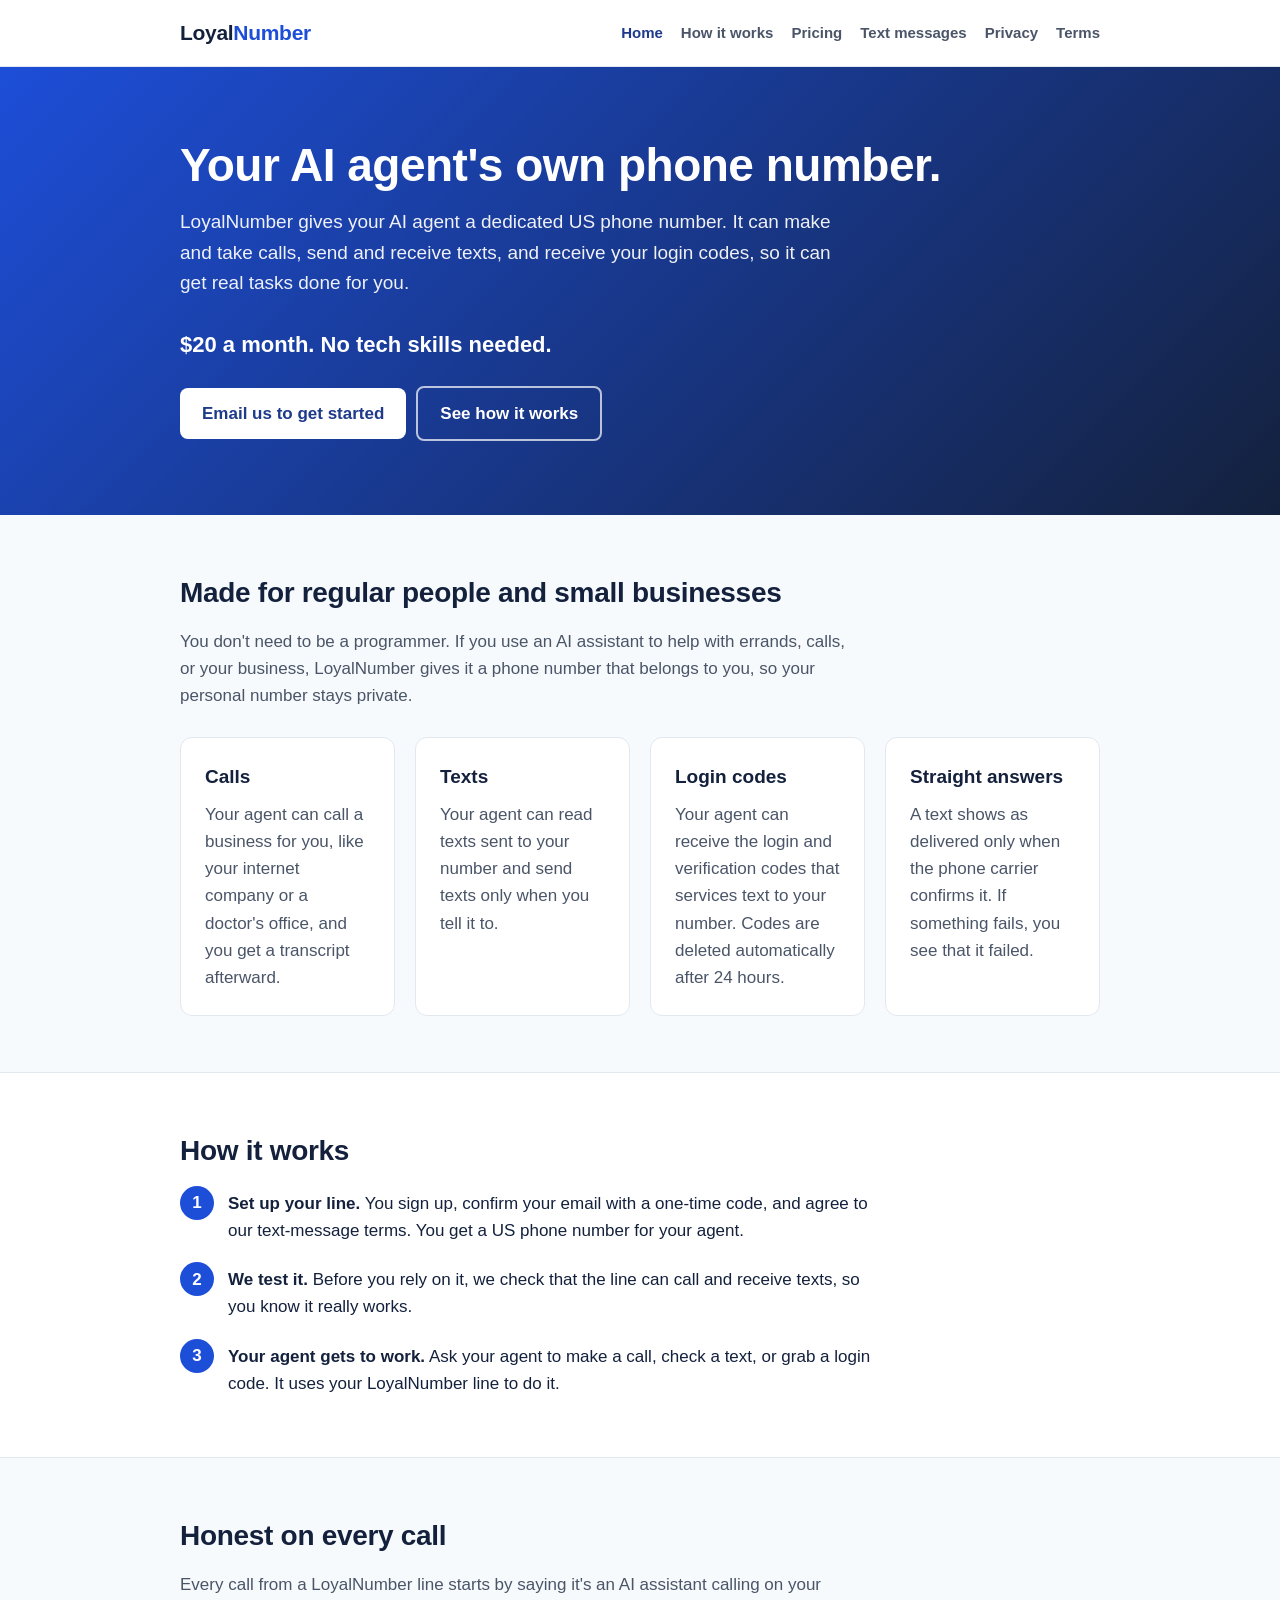
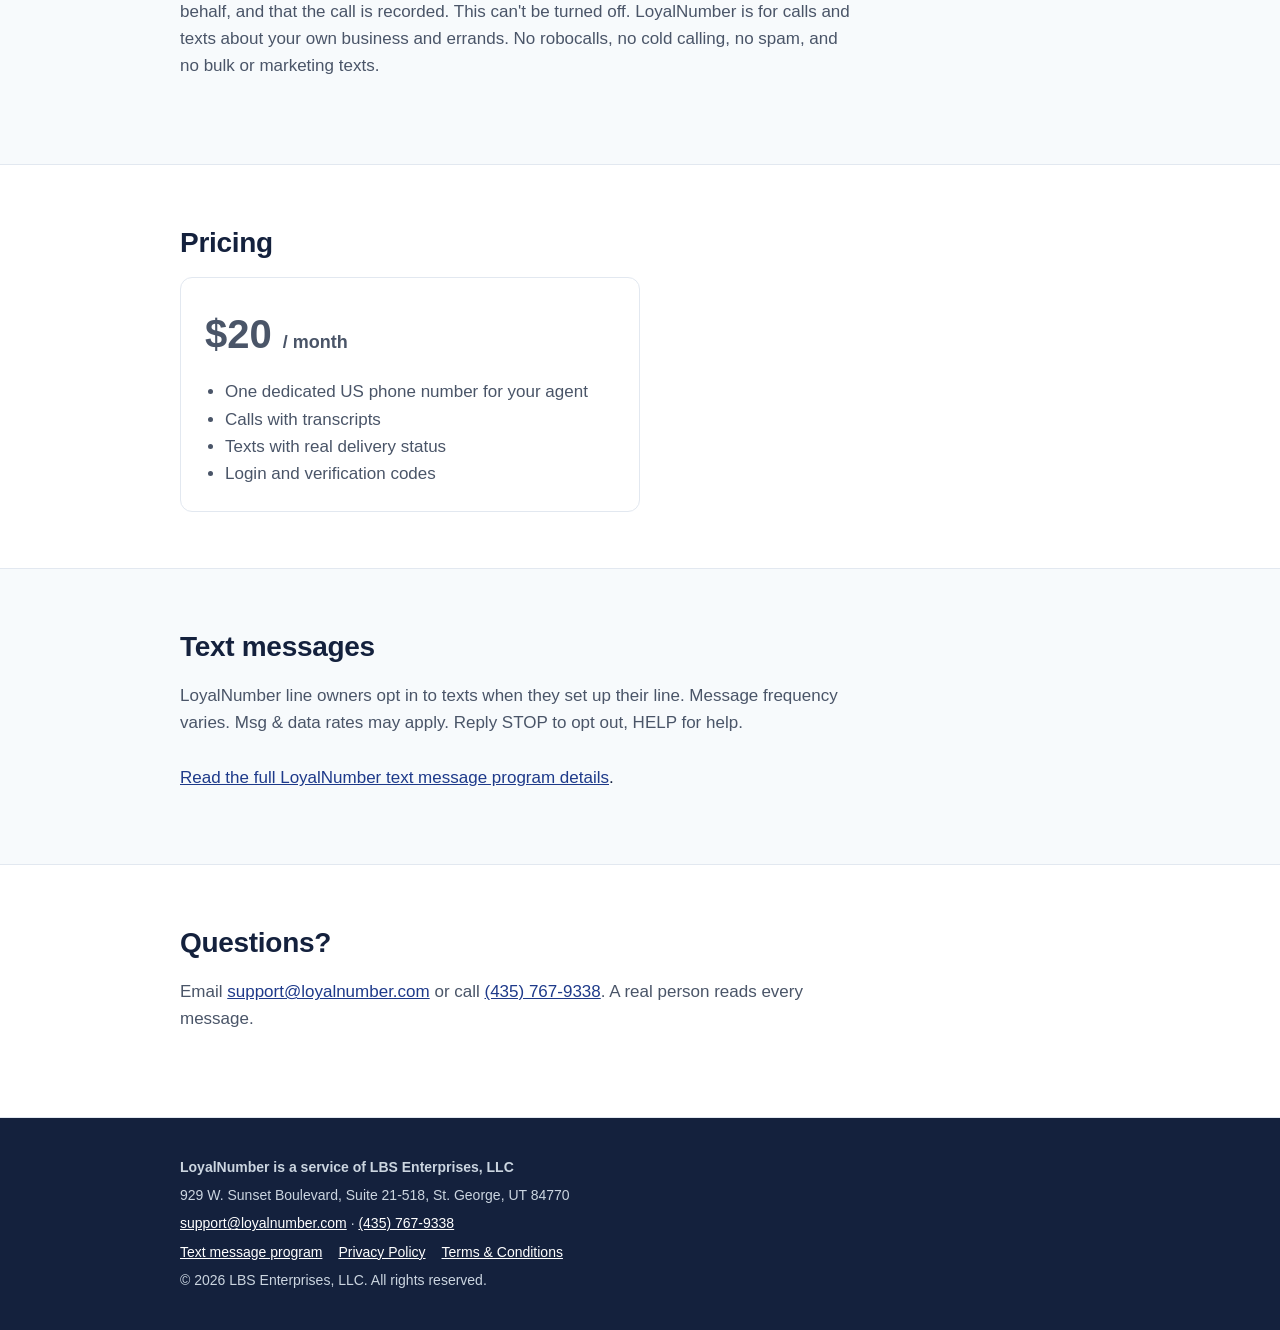
==== index.html @ 0908deac "LoyalNumber site: local draft (not published)" ====
<!DOCTYPE html>
<html lang="en">
<head>
<meta charset="utf-8">
<meta name="viewport" content="width=device-width, initial-scale=1">
<title>LoyalNumber | A dedicated US phone number for your AI agent</title>
<meta name="description" content="LoyalNumber gives your AI agent its own US phone number for calls, texts, and login codes. $20 a month. Made for regular people and small businesses.">
<link rel="stylesheet" href="styles.css">
</head>
<body>
<!-- DRAFT for Landon's review. Not published. Do not push or change DNS until Landon approves. -->
<header class="site"><div class="wrap">
  <a class="logo" href="index.html">Loyal<span>Number</span></a>
  <nav><a href="index.html" aria-current="page">Home</a><a href="index.html#how">How it works</a><a href="index.html#pricing">Pricing</a><a href="sms.html">Text messages</a><a href="privacy.html">Privacy</a><a href="terms.html">Terms</a></nav>
</div></header>

<main>
<div class="hero"><div class="wrap">
  <h1>Your AI agent's own phone number.</h1>
  <p>LoyalNumber gives your AI agent a dedicated US phone number. It can make and take calls, send and receive texts, and receive your login codes, so it can get real tasks done for you.</p>
  <p class="price">$20 a month. No tech skills needed.</p>
  <a class="btn" href="mailto:support@loyalnumber.com?subject=LoyalNumber">Email us to get started</a><a class="btn ghost" href="#how">See how it works</a>
</div></div>

<section id="who"><div class="wrap">
  <h2>Made for regular people and small businesses</h2>
  <p class="lead">You don't need to be a programmer. If you use an AI assistant to help with errands, calls, or your business, LoyalNumber gives it a phone number that belongs to you, so your personal number stays private.</p>
  <div class="grid">
    <div class="card"><h3>Calls</h3><p>Your agent can call a business for you, like your internet company or a doctor's office, and you get a transcript afterward.</p></div>
    <div class="card"><h3>Texts</h3><p>Your agent can read texts sent to your number and send texts only when you tell it to.</p></div>
    <div class="card"><h3>Login codes</h3><p>Your agent can receive the login and verification codes that services text to your number. Codes are deleted automatically after 24 hours.</p></div>
    <div class="card"><h3>Straight answers</h3><p>A text shows as delivered only when the phone carrier confirms it. If something fails, you see that it failed.</p></div>
  </div>
</div></section>

<section id="how" class="alt"><div class="wrap">
  <h2>How it works</h2>
  <ol class="steps">
    <li><strong>Set up your line.</strong> You sign up, confirm your email with a one-time code, and agree to our text-message terms. You get a US phone number for your agent.</li>
    <li><strong>We test it.</strong> Before you rely on it, we check that the line can call and receive texts, so you know it really works.</li>
    <li><strong>Your agent gets to work.</strong> Ask your agent to make a call, check a text, or grab a login code. It uses your LoyalNumber line to do it.</li>
  </ol>
</div></section>

<section id="honest"><div class="wrap">
  <h2>Honest on every call</h2>
  <p class="lead">Every call from a LoyalNumber line starts by saying it's an AI assistant calling on your behalf, and that the call is recorded. This can't be turned off. LoyalNumber is for calls and texts about your own business and errands. No robocalls, no cold calling, no spam, and no bulk or marketing texts.</p>
</div></section>

<section id="pricing" class="alt"><div class="wrap">
  <h2>Pricing</h2>
  <div class="card price-card">
    <p class="amount">$20 <small>/ month</small></p>
    <ul>
      <li>One dedicated US phone number for your agent</li>
      <li>Calls with transcripts</li>
      <li>Texts with real delivery status</li>
      <li>Login and verification codes</li>
    </ul>
  </div>
</div></section>

<section id="sms"><div class="wrap">
  <h2>Text messages</h2>
  <p class="lead">LoyalNumber line owners opt in to texts when they set up their line. Message frequency varies. Msg &amp; data rates may apply. Reply STOP to opt out, HELP for help.</p>
  <p><a href="sms.html">Read the full LoyalNumber text message program details</a>.</p>
</div></section>

<section id="contact" class="alt"><div class="wrap">
  <h2>Questions?</h2>
  <p class="lead">Email <a href="mailto:support@loyalnumber.com">support@loyalnumber.com</a> or call <a href="tel:+14357679338">(435) 767-9338</a>. A real person reads every message.</p>
</div></section>
</main>

<footer class="site"><div class="wrap">
  <p><strong>LoyalNumber is a service of LBS Enterprises, LLC</strong></p>
  <p>929 W. Sunset Boulevard, Suite 21-518, St. George, UT 84770</p>
  <p><a href="mailto:support@loyalnumber.com">support@loyalnumber.com</a> · <a href="tel:+14357679338">(435) 767-9338</a></p>
  <p class="links"><a href="sms.html">Text message program</a><a href="privacy.html">Privacy Policy</a><a href="terms.html">Terms &amp; Conditions</a></p>
  <p>&copy; 2026 LBS Enterprises, LLC. All rights reserved.</p>
</div></footer>
</body>
</html>
---- styles.css ----
:root{--ink:#14213d;--muted:#4a5568;--brand:#1d4ed8;--brand-dark:#1e3a8a;--accent:#0f766e;--bg:#f7fafc;--card:#fff;--line:#e2e8f0}
*{box-sizing:border-box}
html{-webkit-text-size-adjust:100%}
body{margin:0;font-family:-apple-system,BlinkMacSystemFont,"Segoe UI",Roboto,Helvetica,Arial,sans-serif;color:var(--ink);background:var(--bg);line-height:1.6;font-size:17px}
a{color:var(--brand-dark)}
.wrap{max-width:960px;margin:0 auto;padding:0 20px}
header.site{background:#fff;border-bottom:1px solid var(--line)}
header.site .wrap{display:flex;align-items:center;justify-content:space-between;gap:12px 16px;padding-top:16px;padding-bottom:16px;flex-wrap:wrap}
.logo{font-weight:800;font-size:21px;text-decoration:none;color:var(--ink);letter-spacing:-.3px}
.logo span{color:var(--brand)}
nav{display:flex;flex-wrap:wrap;gap:6px 18px}
nav a{text-decoration:none;color:var(--muted);font-weight:600;font-size:15px}
nav a:hover,nav a[aria-current]{color:var(--brand-dark)}
.hero{background:linear-gradient(135deg,#1d4ed8,#14213d);color:#fff;padding:72px 0 64px}
.hero h1{font-size:clamp(30px,5vw,46px);line-height:1.15;margin:0 0 16px;letter-spacing:-.5px}
.hero p{font-size:19px;max-width:660px;margin:0 0 28px;opacity:.93}
.hero .price{font-size:22px;font-weight:800;opacity:1;margin-bottom:24px}
.btn{display:inline-block;background:#fff;color:var(--brand-dark);padding:12px 22px;border-radius:8px;font-weight:700;text-decoration:none;margin:0 10px 10px 0}
.btn.ghost{background:transparent;color:#fff;border:2px solid rgba(255,255,255,.7)}
section{padding:56px 0}
section.alt{background:#fff;border-top:1px solid var(--line);border-bottom:1px solid var(--line)}
h2{font-size:28px;margin:0 0 12px;letter-spacing:-.3px}
.lead{color:var(--muted);max-width:680px;margin:0 0 28px}
.grid{display:grid;grid-template-columns:repeat(auto-fit,minmax(200px,1fr));gap:20px}
.card{background:var(--card);border:1px solid var(--line);border-radius:12px;padding:24px}
.card h3{margin:0 0 8px;font-size:19px}
.card p{margin:0;color:var(--muted)}
.steps{counter-reset:step;list-style:none;padding:0;margin:0;display:grid;gap:14px;max-width:700px}
.steps li{counter-increment:step;position:relative;padding:4px 0 4px 48px}
.steps li::before{content:counter(step);position:absolute;left:0;top:0;width:34px;height:34px;border-radius:50%;background:var(--brand);color:#fff;font-weight:800;display:flex;align-items:center;justify-content:center}
.price-card{max-width:460px}
.price-card .amount{font-size:40px;font-weight:800;margin:0}
.price-card .amount small{font-size:18px;color:var(--muted);font-weight:600}
.price-card ul{margin:12px 0 0;padding-left:20px;color:var(--muted)}
.notice{background:#eff6ff;border:1px solid #bfdbfe;border-radius:12px;padding:24px}
.notice ul{margin:10px 0 0;padding-left:20px}
.consent{background:#fff;border:1px dashed #94a3b8;border-radius:10px;padding:16px 18px;font-size:15px;color:var(--muted);max-width:640px}
.bubble{background:#e2e8f0;border-radius:16px 16px 16px 4px;padding:12px 16px;max-width:460px;margin:8px 0 16px;font-size:15px}
.label{font-size:14px;color:var(--muted);font-weight:700;margin:20px 0 0}
.small{font-size:14px;color:var(--muted)}
.doc{background:#fff;border:1px solid var(--line);border-radius:12px;padding:36px;margin:40px auto}
.doc h1{font-size:34px;margin:0 0 4px}
.doc h2{font-size:22px;margin:32px 0 8px}
.doc .updated{color:var(--muted);margin:0 0 24px}
footer.site{background:#14213d;color:#cbd5e0;padding:32px 0;font-size:14px}
footer.site a{color:#fff}
footer.site .links a{margin-right:16px}
footer.site p{margin:6px 0}
@media (max-width:600px){.doc{padding:22px;margin:20px auto}section{padding:40px 0}.hero{padding:48px 0 44px}}
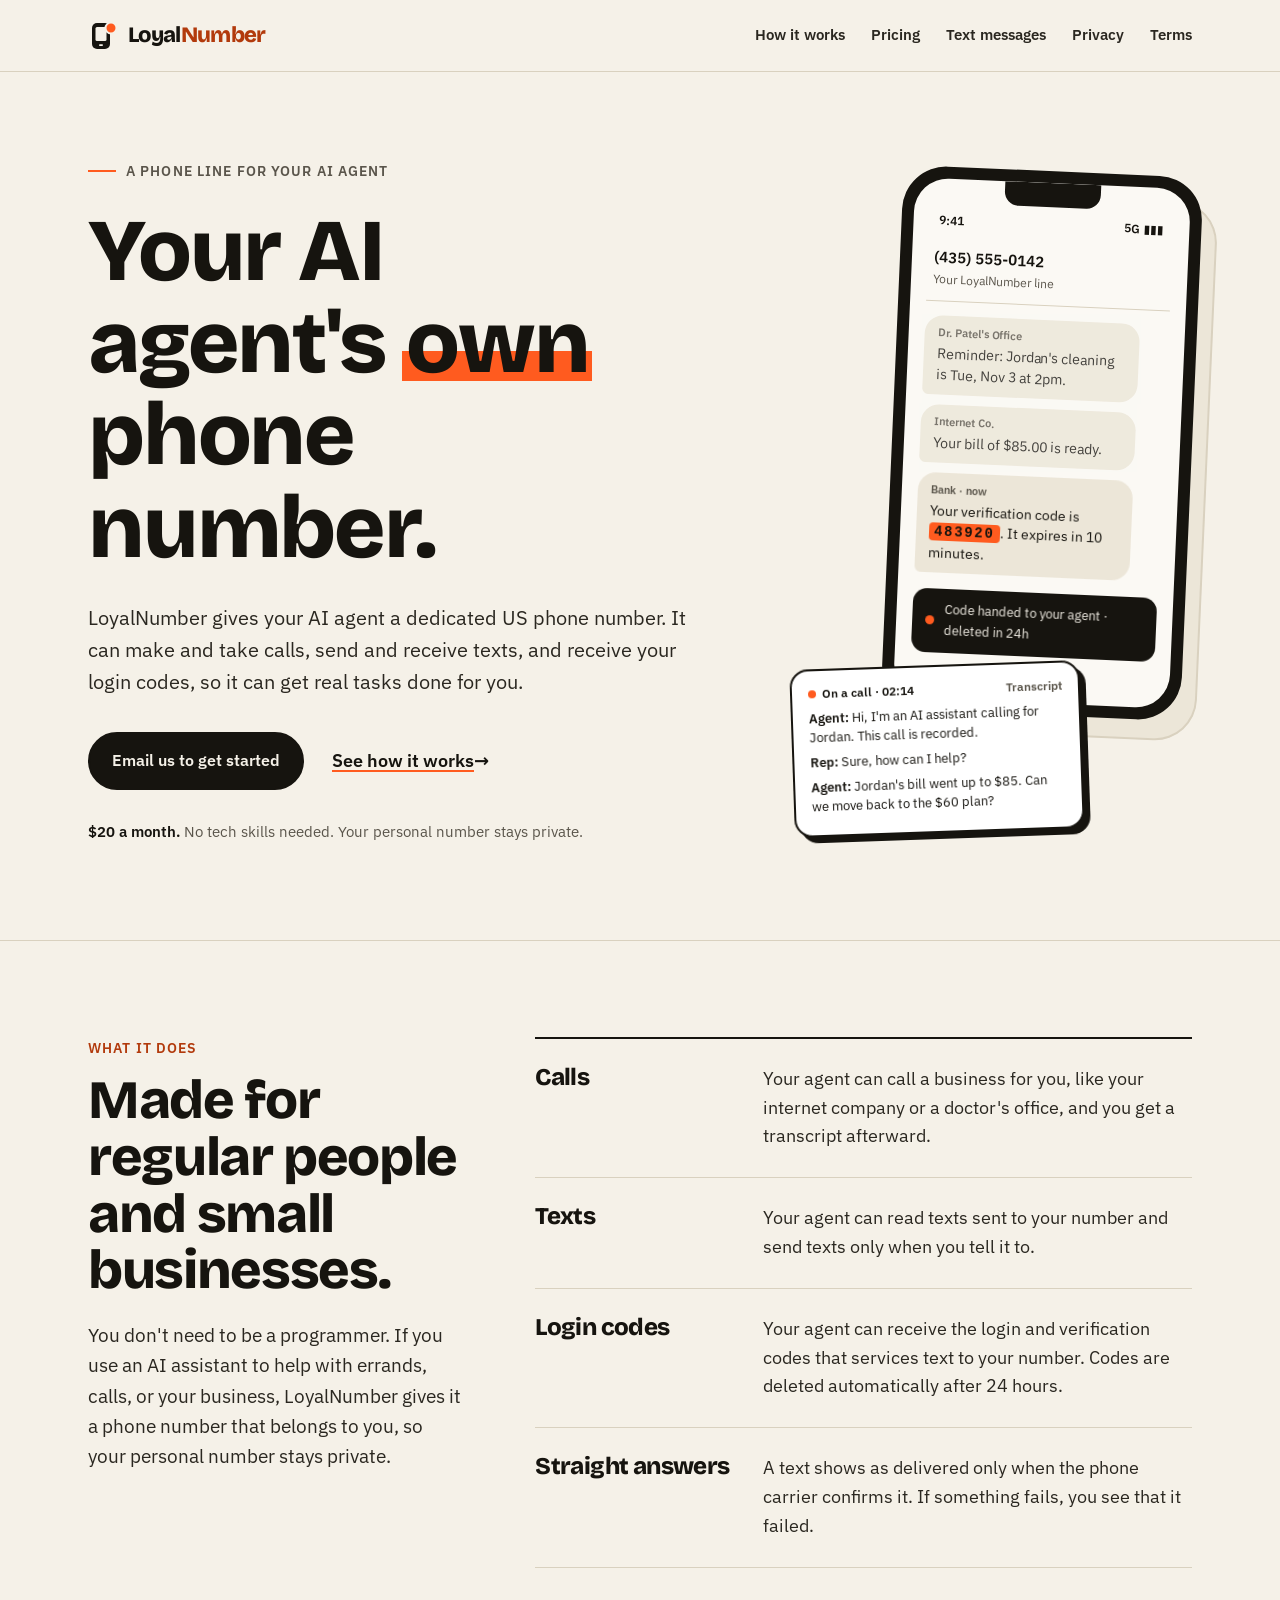
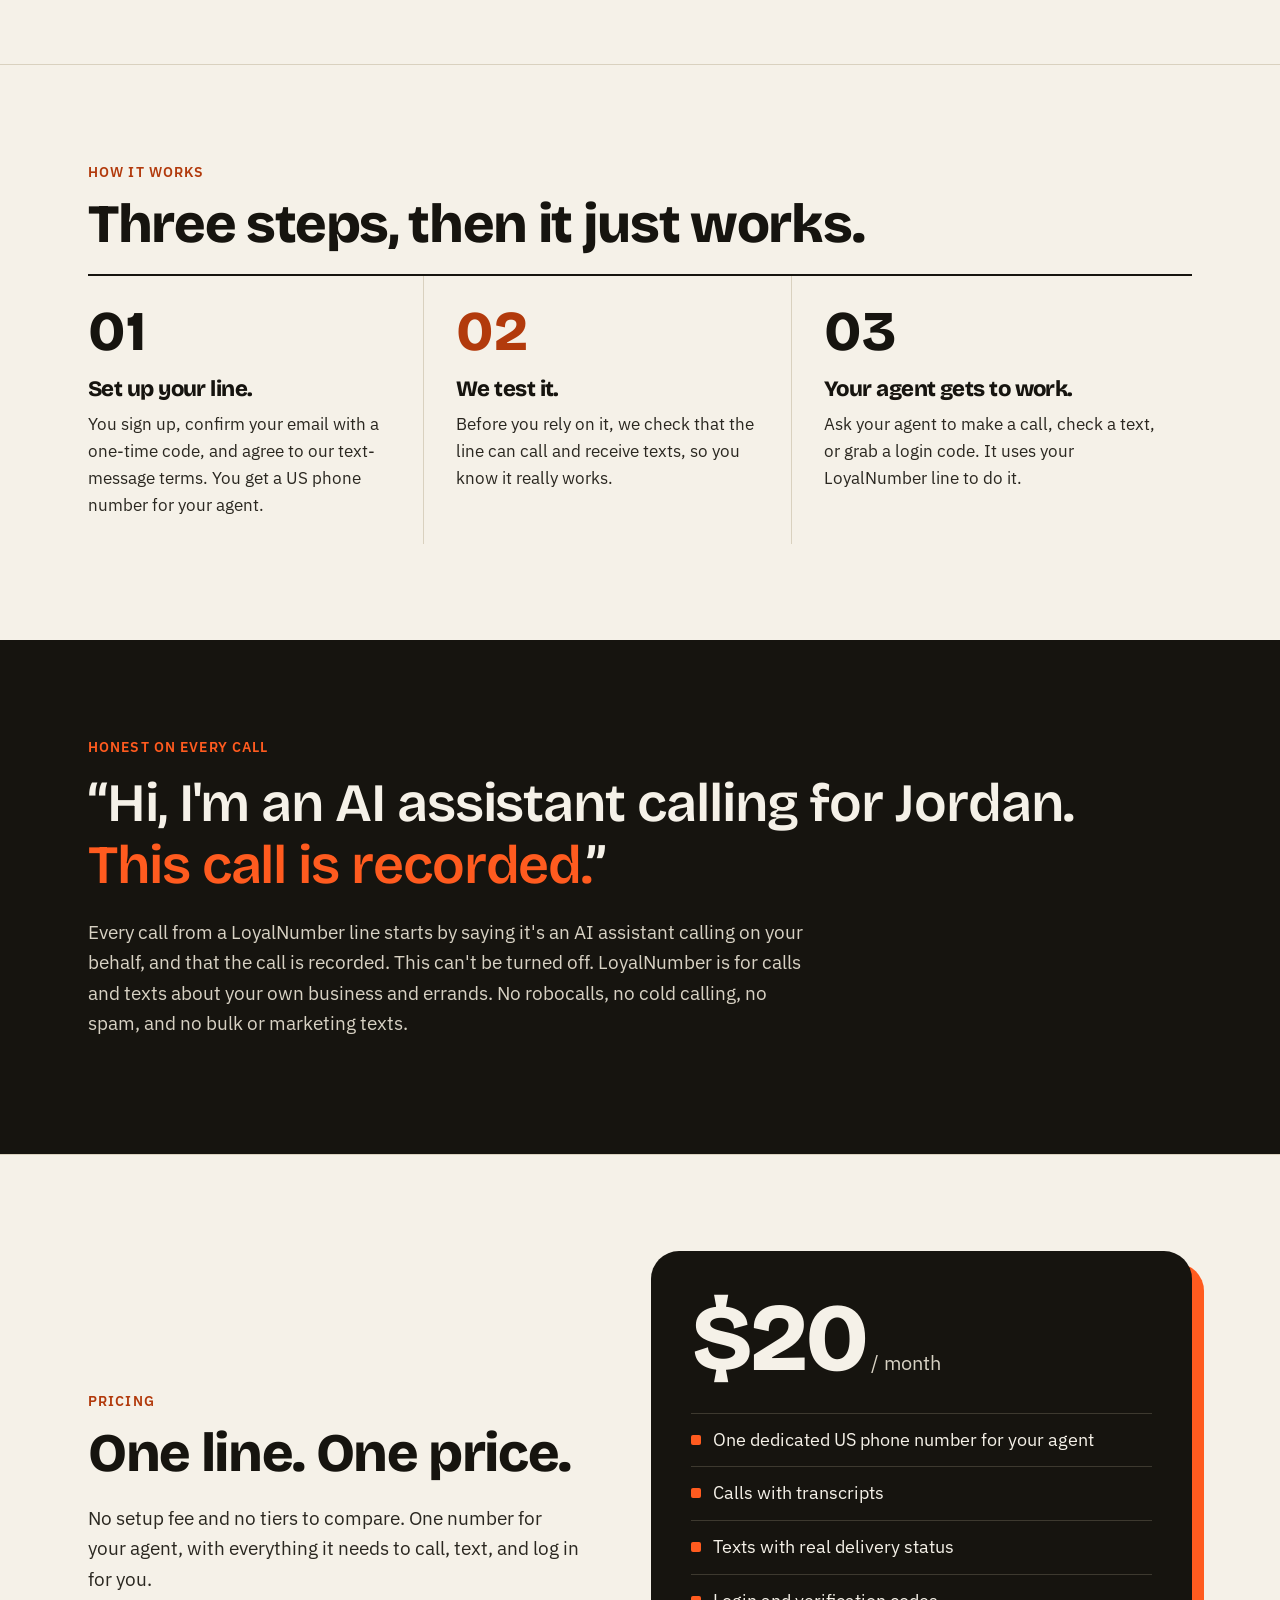
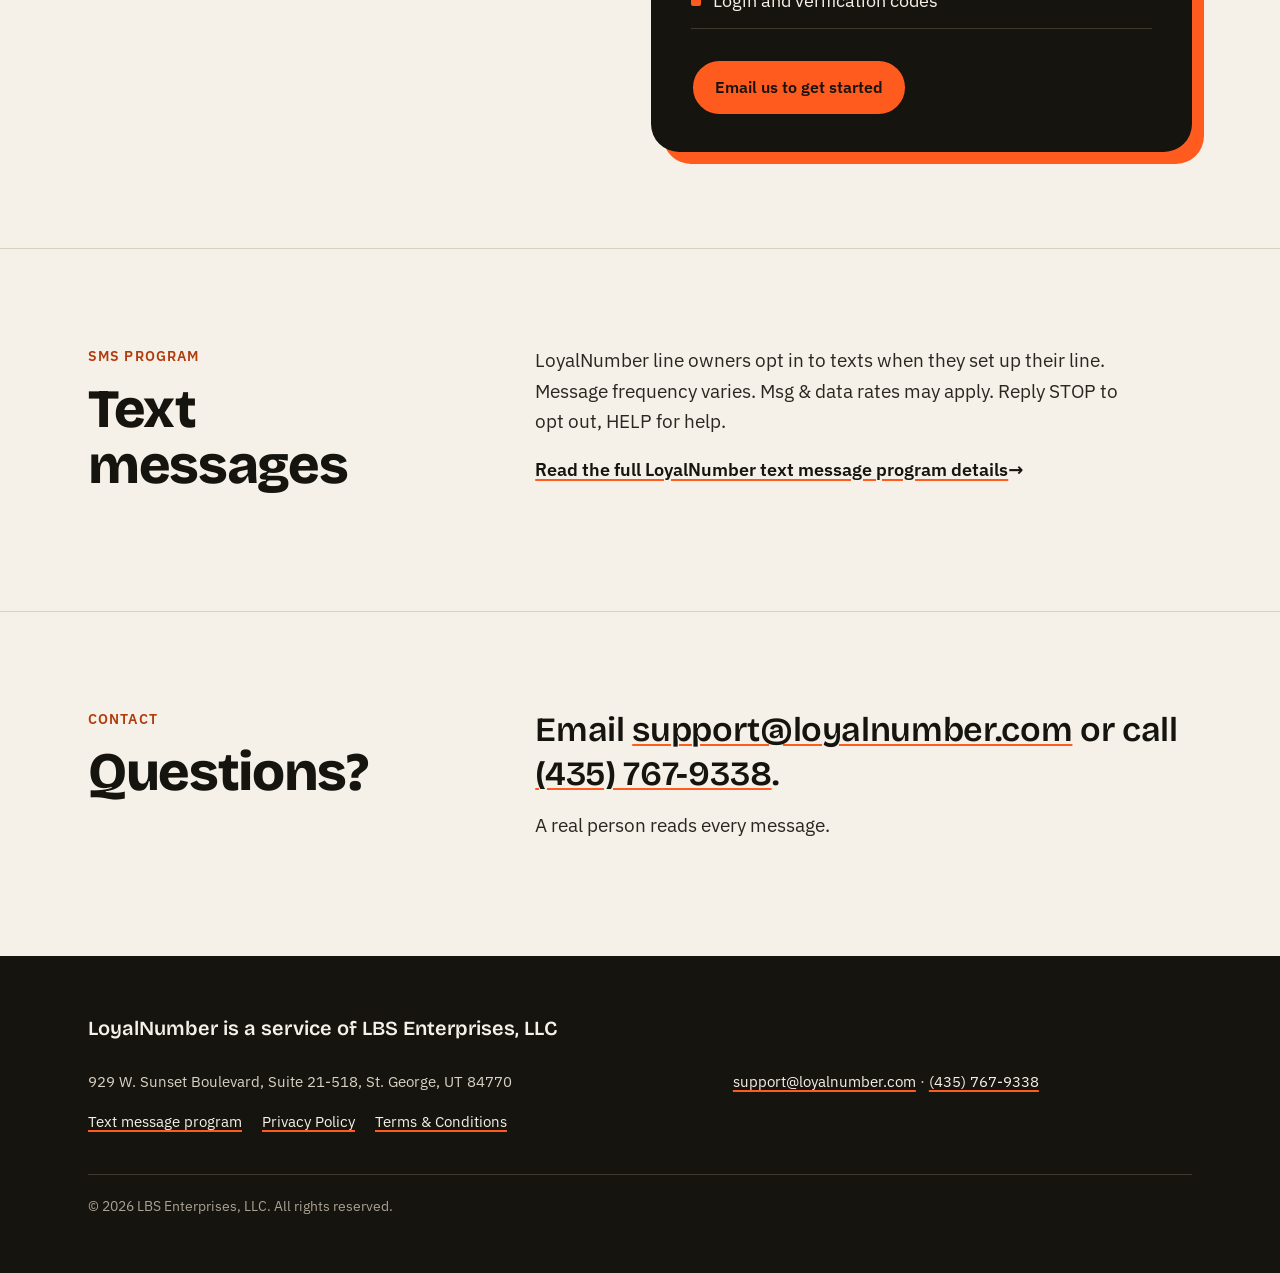
==== commit 294c1973: "LoyalNumber site v2: visual redesign (draft, not published; legal text unchanged)" ====
--- a/index.html
+++ b/index.html
@@ -5,70 +5,120 @@
 <meta name="viewport" content="width=device-width, initial-scale=1">
 <title>LoyalNumber | A dedicated US phone number for your AI agent</title>
 <meta name="description" content="LoyalNumber gives your AI agent its own US phone number for calls, texts, and login codes. $20 a month. Made for regular people and small businesses.">
+<meta name="theme-color" content="#f5f1e8">
+<link rel="preload" href="fonts/bricolage-grotesque-latin-800-normal.woff2" as="font" type="font/woff2" crossorigin>
 <link rel="stylesheet" href="styles.css">
 </head>
 <body>
 <!-- DRAFT for Landon's review. Not published. Do not push or change DNS until Landon approves. -->
+<a class="skip" href="#main">Skip to content</a>
 <header class="site"><div class="wrap">
-  <a class="logo" href="index.html">Loyal<span>Number</span></a>
-  <nav><a href="index.html" aria-current="page">Home</a><a href="index.html#how">How it works</a><a href="index.html#pricing">Pricing</a><a href="sms.html">Text messages</a><a href="privacy.html">Privacy</a><a href="terms.html">Terms</a></nav>
+  <a class="logo" href="index.html" aria-label="LoyalNumber home"><svg width="30" height="30" viewBox="0 0 30 30" aria-hidden="true" focusable="false"><rect x="4" y="2" width="18" height="26" rx="5" fill="#16140f"/><rect x="7.5" y="6" width="11" height="14" rx="1.5" fill="#f5f1e8"/><rect x="11" y="23.2" width="4" height="1.8" rx=".9" fill="#f5f1e8"/><circle cx="23" cy="7" r="5.5" fill="#ff5b1f" stroke="#f5f1e8" stroke-width="2"/></svg><span>Loyal<b>Number</b></span></a>
+  <nav aria-label="Main"><a href="index.html#how">How it works</a><a href="index.html#pricing">Pricing</a><a href="sms.html">Text messages</a><a class="minor" href="privacy.html">Privacy</a><a class="minor" href="terms.html">Terms</a></nav>
 </div></header>
 
-<main>
-<div class="hero"><div class="wrap">
-  <h1>Your AI agent's own phone number.</h1>
-  <p>LoyalNumber gives your AI agent a dedicated US phone number. It can make and take calls, send and receive texts, and receive your login codes, so it can get real tasks done for you.</p>
-  <p class="price">$20 a month. No tech skills needed.</p>
-  <a class="btn" href="mailto:support@loyalnumber.com?subject=LoyalNumber">Email us to get started</a><a class="btn ghost" href="#how">See how it works</a>
-</div></div>
+<main id="main">
+<section class="hero" aria-labelledby="hero-title"><div class="wrap">
+  <div>
+    <p class="eyebrow">A phone line for your AI agent</p>
+    <h1 id="hero-title">Your AI agent's <em>own</em> phone number.</h1>
+    <p class="sub">LoyalNumber gives your AI agent a dedicated US phone number. It can make and take calls, send and receive texts, and receive your login codes, so it can get real tasks done for you.</p>
+    <div class="actions">
+      <a class="btn primary" href="mailto:support@loyalnumber.com?subject=LoyalNumber">Email us to get started</a>
+      <a class="textlink" href="#how">See how it works</a>
+    </div>
+    <p class="meta"><strong>$20 a month.</strong> No tech skills needed. Your personal number stays private.</p>
+  </div>
 
-<section id="who"><div class="wrap">
-  <h2>Made for regular people and small businesses</h2>
-  <p class="lead">You don't need to be a programmer. If you use an AI assistant to help with errands, calls, or your business, LoyalNumber gives it a phone number that belongs to you, so your personal number stays private.</p>
-  <div class="grid">
-    <div class="card"><h3>Calls</h3><p>Your agent can call a business for you, like your internet company or a doctor's office, and you get a transcript afterward.</p></div>
-    <div class="card"><h3>Texts</h3><p>Your agent can read texts sent to your number and send texts only when you tell it to.</p></div>
-    <div class="card"><h3>Login codes</h3><p>Your agent can receive the login and verification codes that services text to your number. Codes are deleted automatically after 24 hours.</p></div>
-    <div class="card"><h3>Straight answers</h3><p>A text shows as delivered only when the phone carrier confirms it. If something fails, you see that it failed.</p></div>
+  <div class="stage" role="img" aria-label="Example: a phone screen showing a login code text arriving on a LoyalNumber line and being passed to the agent, next to a short call transcript where the AI assistant introduces itself and says the call is recorded.">
+    <div class="phone" aria-hidden="true">
+      <div class="screen">
+        <div class="notch"></div>
+        <div class="statusbar"><span>9:41</span><span>5G &#9646;&#9646;&#9646;</span></div>
+        <div class="thread-head"><div class="num">(435) 555-0142</div><div class="lbl">Your LoyalNumber line</div></div>
+        <p class="msg old"><span class="from">Dr. Patel's Office</span>Reminder: Jordan's cleaning is Tue, Nov 3 at 2pm.</p>
+        <p class="msg old"><span class="from">Internet Co.</span>Your bill of $85.00 is ready.</p>
+        <p class="msg new"><span class="from">Bank &middot; now</span>Your verification code is <span class="code">483920</span>. It expires in 10 minutes.</p>
+        <div class="toast"><span class="dot"></span><span>Code handed to your agent &middot; deleted in 24h</span></div>
+      </div>
+    </div>
+    <div class="callcard" aria-hidden="true">
+      <div class="top"><span class="live">On a call &middot; 02:14</span><span>Transcript</span></div>
+      <p><span class="who">Agent:</span> Hi, I'm an AI assistant calling for Jordan. This call is recorded.</p>
+      <p><span class="who">Rep:</span> Sure, how can I help?</p>
+      <p><span class="who">Agent:</span> Jordan's bill went up to $85. Can we move back to the $60 plan?</p>
+    </div>
   </div>
 </div></section>
 
-<section id="how" class="alt"><div class="wrap">
-  <h2>How it works</h2>
+<section id="who" class="band" aria-labelledby="who-title"><div class="wrap split">
+  <div class="label-col">
+    <p class="kicker">What it does</p>
+    <h2 id="who-title">Made for regular people and small businesses.</h2>
+    <p class="lead">You don't need to be a programmer. If you use an AI assistant to help with errands, calls, or your business, LoyalNumber gives it a phone number that belongs to you, so your personal number stays private.</p>
+  </div>
+  <ul class="rows">
+    <li><h3>Calls</h3><p>Your agent can call a business for you, like your internet company or a doctor's office, and you get a transcript afterward.</p></li>
+    <li><h3>Texts</h3><p>Your agent can read texts sent to your number and send texts only when you tell it to.</p></li>
+    <li><h3>Login codes</h3><p>Your agent can receive the login and verification codes that services text to your number. Codes are deleted automatically after 24 hours.</p></li>
+    <li><h3>Straight answers</h3><p>A text shows as delivered only when the phone carrier confirms it. If something fails, you see that it failed.</p></li>
+  </ul>
+</div></section>
+
+<section id="how" class="band" aria-labelledby="how-title"><div class="wrap">
+  <p class="kicker">How it works</p>
+  <h2 id="how-title">Three steps, then it just works.</h2>
   <ol class="steps">
-    <li><strong>Set up your line.</strong> You sign up, confirm your email with a one-time code, and agree to our text-message terms. You get a US phone number for your agent.</li>
-    <li><strong>We test it.</strong> Before you rely on it, we check that the line can call and receive texts, so you know it really works.</li>
-    <li><strong>Your agent gets to work.</strong> Ask your agent to make a call, check a text, or grab a login code. It uses your LoyalNumber line to do it.</li>
+    <li><h3>Set up your line.</h3><p>You sign up, confirm your email with a one-time code, and agree to our text-message terms. You get a US phone number for your agent.</p></li>
+    <li><h3>We test it.</h3><p>Before you rely on it, we check that the line can call and receive texts, so you know it really works.</p></li>
+    <li><h3>Your agent gets to work.</h3><p>Ask your agent to make a call, check a text, or grab a login code. It uses your LoyalNumber line to do it.</p></li>
   </ol>
 </div></section>
 
-<section id="honest"><div class="wrap">
-  <h2>Honest on every call</h2>
+<section id="honest" class="band dark" aria-labelledby="honest-title"><div class="wrap">
+  <p class="kicker">Honest on every call</p>
+  <h2 id="honest-title" class="quote">&ldquo;Hi, I'm an AI assistant calling for Jordan. <span>This call is recorded.</span>&rdquo;</h2>
   <p class="lead">Every call from a LoyalNumber line starts by saying it's an AI assistant calling on your behalf, and that the call is recorded. This can't be turned off. LoyalNumber is for calls and texts about your own business and errands. No robocalls, no cold calling, no spam, and no bulk or marketing texts.</p>
 </div></section>
 
-<section id="pricing" class="alt"><div class="wrap">
-  <h2>Pricing</h2>
-  <div class="card price-card">
-    <p class="amount">$20 <small>/ month</small></p>
+<section id="pricing" class="band" aria-labelledby="pricing-title"><div class="wrap pricing">
+  <div>
+    <p class="kicker">Pricing</p>
+    <h2 id="pricing-title">One line. One price.</h2>
+    <p class="lead">No setup fee and no tiers to compare. One number for your agent, with everything it needs to call, text, and log in for you.</p>
+  </div>
+  <div class="pricecard">
+    <p class="amount">$20<small>/ month</small></p>
     <ul>
       <li>One dedicated US phone number for your agent</li>
       <li>Calls with transcripts</li>
       <li>Texts with real delivery status</li>
       <li>Login and verification codes</li>
     </ul>
+    <a class="btn signal" href="mailto:support@loyalnumber.com?subject=LoyalNumber">Email us to get started</a>
   </div>
 </div></section>
 
-<section id="sms"><div class="wrap">
-  <h2>Text messages</h2>
-  <p class="lead">LoyalNumber line owners opt in to texts when they set up their line. Message frequency varies. Msg &amp; data rates may apply. Reply STOP to opt out, HELP for help.</p>
-  <p><a href="sms.html">Read the full LoyalNumber text message program details</a>.</p>
+<section id="sms" class="band" aria-labelledby="sms-title"><div class="wrap split">
+  <div class="label-col">
+    <p class="kicker">SMS program</p>
+    <h2 id="sms-title">Text messages</h2>
+  </div>
+  <div>
+    <p class="lead">LoyalNumber line owners opt in to texts when they set up their line. Message frequency varies. Msg &amp; data rates may apply. Reply STOP to opt out, HELP for help.</p>
+    <p><a class="textlink" href="sms.html">Read the full LoyalNumber text message program details</a></p>
+  </div>
 </div></section>
 
-<section id="contact" class="alt"><div class="wrap">
-  <h2>Questions?</h2>
-  <p class="lead">Email <a href="mailto:support@loyalnumber.com">support@loyalnumber.com</a> or call <a href="tel:+14357679338">(435) 767-9338</a>. A real person reads every message.</p>
+<section id="contact" class="band" aria-labelledby="contact-title"><div class="wrap split">
+  <div class="label-col">
+    <p class="kicker">Contact</p>
+    <h2 id="contact-title">Questions?</h2>
+  </div>
+  <div>
+    <p class="contact-line">Email <a href="mailto:support@loyalnumber.com">support@loyalnumber.com</a> or call <a href="tel:+14357679338">(435) 767-9338</a>.</p>
+    <p class="lead" style="margin-top:14px">A real person reads every message.</p>
+  </div>
 </div></section>
 </main>
 
--- a/styles.css
+++ b/styles.css
@@ -1,49 +1,190 @@
-:root{--ink:#14213d;--muted:#4a5568;--brand:#1d4ed8;--brand-dark:#1e3a8a;--accent:#0f766e;--bg:#f7fafc;--card:#fff;--line:#e2e8f0}
+/* LoyalNumber: draft styles. Fonts self-hosted (OFL, see /fonts). No JS. */
+@font-face{font-family:"Bricolage Grotesque";src:url(fonts/bricolage-grotesque-latin-600-normal.woff2) format("woff2");font-weight:600;font-style:normal;font-display:swap}
+@font-face{font-family:"Bricolage Grotesque";src:url(fonts/bricolage-grotesque-latin-800-normal.woff2) format("woff2");font-weight:800;font-style:normal;font-display:swap}
+@font-face{font-family:"IBM Plex Sans";src:url(fonts/ibm-plex-sans-latin-400-normal.woff2) format("woff2");font-weight:400;font-style:normal;font-display:swap}
+@font-face{font-family:"IBM Plex Sans";src:url(fonts/ibm-plex-sans-latin-600-normal.woff2) format("woff2");font-weight:600;font-style:normal;font-display:swap}
+
+:root{
+  --paper:#f5f1e8;
+  --paper-2:#ece6d8;
+  --ink:#16140f;
+  --ink-2:#2a2720;
+  --muted:#5a554b;
+  --rule:#d9d1bf;
+  --signal:#ff5b1f;
+  --signal-ink:#b23a0c;
+  --display:"Bricolage Grotesque",ui-sans-serif,system-ui,-apple-system,"Segoe UI",Roboto,Arial,sans-serif;
+  --body:"IBM Plex Sans",ui-sans-serif,system-ui,-apple-system,"Segoe UI",Roboto,Helvetica,Arial,sans-serif;
+  --mono:ui-monospace,"SF Mono",Menlo,Consolas,monospace;
+}
 *{box-sizing:border-box}
-html{-webkit-text-size-adjust:100%}
-body{margin:0;font-family:-apple-system,BlinkMacSystemFont,"Segoe UI",Roboto,Helvetica,Arial,sans-serif;color:var(--ink);background:var(--bg);line-height:1.6;font-size:17px}
-a{color:var(--brand-dark)}
-.wrap{max-width:960px;margin:0 auto;padding:0 20px}
-header.site{background:#fff;border-bottom:1px solid var(--line)}
-header.site .wrap{display:flex;align-items:center;justify-content:space-between;gap:12px 16px;padding-top:16px;padding-bottom:16px;flex-wrap:wrap}
-.logo{font-weight:800;font-size:21px;text-decoration:none;color:var(--ink);letter-spacing:-.3px}
-.logo span{color:var(--brand)}
-nav{display:flex;flex-wrap:wrap;gap:6px 18px}
-nav a{text-decoration:none;color:var(--muted);font-weight:600;font-size:15px}
-nav a:hover,nav a[aria-current]{color:var(--brand-dark)}
-.hero{background:linear-gradient(135deg,#1d4ed8,#14213d);color:#fff;padding:72px 0 64px}
-.hero h1{font-size:clamp(30px,5vw,46px);line-height:1.15;margin:0 0 16px;letter-spacing:-.5px}
-.hero p{font-size:19px;max-width:660px;margin:0 0 28px;opacity:.93}
-.hero .price{font-size:22px;font-weight:800;opacity:1;margin-bottom:24px}
-.btn{display:inline-block;background:#fff;color:var(--brand-dark);padding:12px 22px;border-radius:8px;font-weight:700;text-decoration:none;margin:0 10px 10px 0}
-.btn.ghost{background:transparent;color:#fff;border:2px solid rgba(255,255,255,.7)}
-section{padding:56px 0}
-section.alt{background:#fff;border-top:1px solid var(--line);border-bottom:1px solid var(--line)}
-h2{font-size:28px;margin:0 0 12px;letter-spacing:-.3px}
-.lead{color:var(--muted);max-width:680px;margin:0 0 28px}
-.grid{display:grid;grid-template-columns:repeat(auto-fit,minmax(200px,1fr));gap:20px}
-.card{background:var(--card);border:1px solid var(--line);border-radius:12px;padding:24px}
-.card h3{margin:0 0 8px;font-size:19px}
-.card p{margin:0;color:var(--muted)}
-.steps{counter-reset:step;list-style:none;padding:0;margin:0;display:grid;gap:14px;max-width:700px}
-.steps li{counter-increment:step;position:relative;padding:4px 0 4px 48px}
-.steps li::before{content:counter(step);position:absolute;left:0;top:0;width:34px;height:34px;border-radius:50%;background:var(--brand);color:#fff;font-weight:800;display:flex;align-items:center;justify-content:center}
-.price-card{max-width:460px}
-.price-card .amount{font-size:40px;font-weight:800;margin:0}
-.price-card .amount small{font-size:18px;color:var(--muted);font-weight:600}
-.price-card ul{margin:12px 0 0;padding-left:20px;color:var(--muted)}
-.notice{background:#eff6ff;border:1px solid #bfdbfe;border-radius:12px;padding:24px}
-.notice ul{margin:10px 0 0;padding-left:20px}
-.consent{background:#fff;border:1px dashed #94a3b8;border-radius:10px;padding:16px 18px;font-size:15px;color:var(--muted);max-width:640px}
-.bubble{background:#e2e8f0;border-radius:16px 16px 16px 4px;padding:12px 16px;max-width:460px;margin:8px 0 16px;font-size:15px}
-.label{font-size:14px;color:var(--muted);font-weight:700;margin:20px 0 0}
-.small{font-size:14px;color:var(--muted)}
-.doc{background:#fff;border:1px solid var(--line);border-radius:12px;padding:36px;margin:40px auto}
-.doc h1{font-size:34px;margin:0 0 4px}
-.doc h2{font-size:22px;margin:32px 0 8px}
-.doc .updated{color:var(--muted);margin:0 0 24px}
-footer.site{background:#14213d;color:#cbd5e0;padding:32px 0;font-size:14px}
-footer.site a{color:#fff}
-footer.site .links a{margin-right:16px}
-footer.site p{margin:6px 0}
-@media (max-width:600px){.doc{padding:22px;margin:20px auto}section{padding:40px 0}.hero{padding:48px 0 44px}}
+html{-webkit-text-size-adjust:100%;scroll-behavior:smooth}
+@media (prefers-reduced-motion:reduce){html{scroll-behavior:auto}}
+body{margin:0;font-family:var(--body);font-size:18px;line-height:1.6;color:var(--ink);background:var(--paper);-webkit-font-smoothing:antialiased}
+h1,h2,h3{font-family:var(--display);font-weight:800;line-height:1.05;letter-spacing:-.025em;margin:0}
+p{margin:0 0 1em}
+a{color:var(--ink);text-decoration:underline;text-decoration-color:var(--signal);text-decoration-thickness:2px;text-underline-offset:3px;transition:text-decoration-thickness .15s,color .15s}
+a:hover{text-decoration-thickness:4px}
+:focus-visible{outline:3px solid var(--ink);outline-offset:3px;border-radius:4px}
+.skip{position:absolute;left:-9999px;top:8px;background:var(--ink);color:var(--paper);padding:10px 14px;z-index:10}
+.skip:focus{left:12px}
+.wrap{max-width:1160px;margin:0 auto;padding:0 28px}
+
+/* header */
+header.site{border-bottom:1px solid var(--rule)}
+header.site .wrap{display:flex;align-items:center;gap:20px 32px;padding-top:18px;padding-bottom:18px;flex-wrap:wrap}
+.logo{display:inline-flex;align-items:center;gap:10px;text-decoration:none;color:var(--ink);font-family:var(--display);font-weight:800;font-size:22px;letter-spacing:-.03em;margin-right:auto}
+.logo svg{flex:none}
+.logo b{font-weight:800;color:var(--signal-ink)}
+nav{display:flex;flex-wrap:wrap;align-items:center;gap:6px 26px}
+nav a{text-decoration:none;color:var(--ink-2);font-weight:600;font-size:15px;padding:4px 0;border-bottom:2px solid transparent;transition:border-color .15s}
+nav a:hover,nav a[aria-current]{border-bottom-color:var(--signal)}
+
+/* buttons */
+.btn{display:inline-block;font-family:var(--body);font-weight:600;font-size:16px;text-decoration:none;padding:14px 22px;border-radius:999px;border:2px solid var(--ink);transition:transform .15s ease,background .15s,color .15s,box-shadow .15s}
+.btn.primary{background:var(--ink);color:var(--paper)}
+.btn.primary:hover{background:var(--signal);color:var(--ink);border-color:var(--ink);box-shadow:4px 4px 0 var(--ink);transform:translate(-2px,-2px)}
+.btn.signal{background:var(--signal);color:var(--ink)}
+.btn.signal:hover{box-shadow:4px 4px 0 var(--paper);transform:translate(-2px,-2px)}
+.textlink{font-weight:600}
+.textlink::after{content:" \2192";display:inline-block;transition:transform .15s}
+.textlink:hover::after{transform:translateX(4px)}
+@media (prefers-reduced-motion:reduce){.btn,.textlink::after{transition:none}.btn:hover,.textlink:hover::after{transform:none}}
+
+/* hero */
+.hero{padding:88px 0 96px;overflow:hidden}
+.hero .wrap{display:grid;grid-template-columns:minmax(0,1.25fr) minmax(0,.9fr);gap:56px;align-items:center}
+.eyebrow{font-weight:600;font-size:14px;letter-spacing:.08em;text-transform:uppercase;color:var(--muted);margin:0 0 22px;display:flex;align-items:center;gap:10px}
+.eyebrow::before{content:"";width:28px;height:2px;background:var(--signal)}
+.hero h1{font-size:clamp(44px,7vw,88px);margin:0 0 28px}
+.hero h1 em{font-style:normal;background:linear-gradient(transparent 58%,var(--signal) 58%,var(--signal) 86%,transparent 86%);padding:0 .04em}
+.hero .sub{font-size:20px;max-width:34em;color:var(--ink-2);margin-bottom:34px}
+.hero .actions{display:flex;flex-wrap:wrap;align-items:center;gap:14px 28px}
+.hero .meta{margin:30px 0 0;font-size:15px;color:var(--muted)}
+.hero .meta strong{color:var(--ink)}
+
+/* phone mock */
+.stage{position:relative;justify-self:end;width:100%;max-width:400px;padding:0 0 118px 0}
+.phone{position:relative;width:300px;margin-left:auto;background:var(--ink);border-radius:44px;padding:12px;box-shadow:18px 22px 0 -4px var(--paper-2),18px 22px 0 -2px var(--rule);transform:rotate(2.5deg)}
+.screen{background:#fbf9f4;border-radius:34px;min-height:520px;padding:16px 16px 22px;overflow:hidden}
+.statusbar{display:flex;justify-content:space-between;font-size:12px;font-weight:600;color:var(--ink);padding:2px 10px 12px}
+.notch{width:96px;height:24px;background:var(--ink);border-radius:0 0 14px 14px;margin:-16px auto 6px}
+.thread-head{text-align:left;border-bottom:1px solid var(--rule);padding:4px 6px 12px;margin-bottom:14px}
+.thread-head .num{font-weight:600;font-size:15px}
+.thread-head .lbl{font-size:12px;color:var(--muted)}
+.msg{font-size:14px;line-height:1.45;background:var(--paper-2);border-radius:18px 18px 18px 6px;padding:10px 13px;margin:0 0 10px;max-width:88%}
+.msg .from{display:block;font-size:11px;font-weight:600;color:var(--muted);margin-bottom:2px}
+.msg.old{opacity:.8}
+.msg.new{animation:arrive .6s cubic-bezier(.2,.8,.2,1) 1s both}
+.code{font-family:var(--mono);font-weight:700;letter-spacing:.12em;background:var(--signal);padding:1px 5px;border-radius:4px}
+.toast{margin:16px 0 0;background:var(--ink);color:var(--paper);border-radius:14px;padding:11px 13px;font-size:13px;display:flex;gap:10px;align-items:center;animation:arrive .5s cubic-bezier(.2,.8,.2,1) 1.9s both}
+.toast .dot{width:9px;height:9px;border-radius:50%;background:var(--signal);flex:none;animation:pulse 1.8s ease-out 2.4s infinite}
+.callcard{position:absolute;left:0;bottom:0;width:290px;background:#fff;border:2px solid var(--ink);border-radius:18px;padding:14px 16px 12px;box-shadow:6px 6px 0 var(--ink);transform:rotate(-2deg);font-size:13px;line-height:1.45}
+.callcard .top{display:flex;justify-content:space-between;align-items:center;font-weight:600;font-size:12px;margin-bottom:8px;color:var(--muted)}
+.callcard .live{display:inline-flex;align-items:center;gap:6px;color:var(--ink)}
+.callcard .live::before{content:"";width:8px;height:8px;border-radius:50%;background:var(--signal);animation:pulse 1.8s ease-out infinite}
+.callcard p{margin:0 0 6px}
+.callcard .who{font-weight:600}
+@keyframes arrive{from{opacity:0;transform:translateY(14px) scale(.98)}to{opacity:1;transform:none}}
+@keyframes pulse{0%{box-shadow:0 0 0 0 rgba(255,91,31,.6)}100%{box-shadow:0 0 0 9px rgba(255,91,31,0)}}
+@media (prefers-reduced-motion:reduce){.msg.new,.toast,.toast .dot,.callcard .live::before{animation:none}}
+
+/* sections */
+.band{padding:96px 0;border-top:1px solid var(--rule)}
+.split{display:grid;grid-template-columns:minmax(0,.8fr) minmax(0,1.4fr);gap:48px 72px;align-items:start}
+.split > .label-col{position:sticky;top:24px}
+.kicker{font-weight:600;font-size:14px;letter-spacing:.08em;text-transform:uppercase;color:var(--signal-ink);margin:0 0 14px}
+.band h2{font-size:clamp(34px,4.4vw,54px);margin:0 0 20px}
+.lead{font-size:19px;color:var(--ink-2);max-width:32em}
+.rows{list-style:none;margin:0;padding:0;border-top:2px solid var(--ink)}
+.rows li{display:grid;grid-template-columns:200px 1fr;gap:8px 28px;padding:26px 0;border-bottom:1px solid var(--rule);transition:padding-left .2s}
+.rows li:hover{padding-left:10px}
+.rows h3{font-size:24px}
+.rows p{margin:0;color:var(--ink-2)}
+@media (prefers-reduced-motion:reduce){.rows li{transition:none}.rows li:hover{padding-left:0}}
+
+.dark{background:var(--ink);color:var(--paper);border-top:0}
+.dark a{color:var(--paper)}
+.dark :focus-visible{outline-color:var(--signal)}
+.dark .kicker{color:var(--signal)}
+.quote{font-family:var(--display);font-weight:600;font-size:clamp(28px,3.6vw,44px);line-height:1.15;letter-spacing:-.02em;margin:0 0 32px;max-width:20em}
+.quote span{color:var(--signal)}
+.dark .lead{color:#d8d2c4;max-width:38em}
+
+.steps{list-style:none;margin:0;padding:0;display:grid;grid-template-columns:repeat(3,minmax(0,1fr));gap:0;counter-reset:s;border-top:2px solid var(--ink)}
+.steps li{counter-increment:s;padding:28px 32px 8px 0;border-right:1px solid var(--rule);margin-right:32px}
+.steps li:last-child{border-right:0;margin-right:0}
+.steps li::before{content:"0" counter(s);display:block;font-family:var(--display);font-weight:800;font-size:56px;line-height:1;margin-bottom:18px;color:var(--ink);-webkit-text-stroke:0}
+.steps li:nth-child(2)::before{color:var(--signal-ink)}
+.steps h3{font-size:22px;margin-bottom:10px}
+.steps p{color:var(--ink-2);font-size:17px}
+
+.pricing{display:grid;grid-template-columns:minmax(0,1fr) minmax(0,1.1fr);gap:48px 72px;align-items:center}
+.pricecard{background:var(--ink);color:var(--paper);border-radius:28px;padding:40px 40px 36px;position:relative;box-shadow:12px 12px 0 var(--signal)}
+.pricecard .amount{font-family:var(--display);font-weight:800;font-size:96px;line-height:1;letter-spacing:-.04em;margin:0}
+.pricecard .amount small{font-family:var(--body);font-size:20px;font-weight:400;letter-spacing:0;color:#d8d2c4;margin-left:6px}
+.pricecard ul{list-style:none;margin:26px 0 30px;padding:0;border-top:1px solid #3d392f}
+.pricecard li{padding:12px 0;border-bottom:1px solid #3d392f;display:flex;gap:12px}
+.pricecard li::before{content:"";flex:none;width:10px;height:10px;margin-top:9px;background:var(--signal);border-radius:2px}
+.pricecard :focus-visible{outline-color:var(--signal)}
+
+.contact-line{font-family:var(--display);font-weight:600;font-size:clamp(24px,3vw,34px);line-height:1.3;letter-spacing:-.01em;margin:0}
+
+/* legal + sms pages */
+.page{padding:72px 0 96px}
+.page .wrap > *{max-width:760px}
+.page .wrap > .bubble{max-width:500px}
+.page .wrap > .consent{max-width:640px}
+.page h1,.doc h1{font-size:clamp(38px,5vw,60px);margin:0 0 20px;max-width:14em}
+.page h2,.doc h2{font-size:28px;margin:48px 0 14px;padding-top:20px;border-top:1px solid var(--rule)}
+.page ol,.page ul,.doc ul{padding-left:22px}
+.page li,.doc li{margin:6px 0}
+.doc{max-width:1160px;margin:0 auto;padding:72px 28px 96px}
+.doc > *{max-width:760px}
+.doc .updated{color:var(--muted);font-size:15px;margin:0 0 32px;display:flex;align-items:center;gap:10px}
+.doc .updated::before{content:"";width:28px;height:2px;background:var(--signal)}
+.notice{background:#fff;border:2px solid var(--ink);border-radius:18px;padding:22px 26px;box-shadow:8px 8px 0 var(--paper-2)}
+.notice ul{margin:0;padding-left:20px}
+.consent{background:#fff;border:2px dashed var(--muted);border-radius:14px;padding:18px 20px;font-size:16px;color:var(--ink-2);max-width:640px;margin:8px 0 12px}
+.bubble{background:#fff;border:1px solid var(--rule);border-radius:20px 20px 20px 6px;padding:13px 17px;max-width:500px;margin:6px 0 22px;font-size:16px}
+.label{font-size:13px;font-weight:600;letter-spacing:.06em;text-transform:uppercase;color:var(--muted);margin:22px 0 0}
+.small{font-size:15px;color:var(--muted)}
+
+/* footer */
+footer.site{background:var(--ink);color:#d8d2c4;padding:56px 0 48px;font-size:15px}
+footer.site .wrap{display:grid;grid-template-columns:minmax(0,1.3fr) minmax(0,1fr);gap:8px 48px}
+footer.site p{margin:0 0 8px}
+footer.site p:first-child{font-family:var(--display);color:var(--paper);font-size:20px;grid-column:1/-1;margin-bottom:18px}
+footer.site p:first-child strong{font-weight:600}
+footer.site a{color:var(--paper)}
+footer.site :focus-visible{outline-color:var(--signal)}
+footer.site .links a{margin-right:20px}
+footer.site p:last-child{grid-column:1/-1;margin-top:24px;padding-top:20px;border-top:1px solid #3d392f;color:#a9a294;font-size:14px}
+
+/* responsive */
+@media (max-width:900px){
+  .hero{padding:56px 0 72px}
+  .hero .wrap,.split,.pricing{grid-template-columns:1fr}
+  .split > .label-col{position:static}
+  .stage{justify-self:start;margin-top:8px}
+  .steps{grid-template-columns:1fr}
+  .steps li{border-right:0;margin-right:0;padding:24px 0 4px;border-bottom:1px solid var(--rule)}
+  .steps li:last-child{border-bottom:0}
+  footer.site .wrap{grid-template-columns:1fr}
+}
+@media (max-width:560px){
+  body{font-size:17px}
+  .wrap{padding:0 20px}
+  nav{gap:4px 18px}
+  .band{padding:64px 0}
+  .rows li{grid-template-columns:1fr}
+  .stage{max-width:340px;padding-bottom:150px}
+  .phone{width:270px;margin-right:6px}
+  .screen{min-height:470px}
+  .callcard{width:262px}
+  .pricecard{padding:30px 26px 28px;box-shadow:8px 8px 0 var(--signal)}
+  .pricecard .amount{font-size:76px}
+  .doc{padding:48px 20px 72px}
+  nav a.minor{display:none}
+  .page{padding:48px 0 72px}
+}
